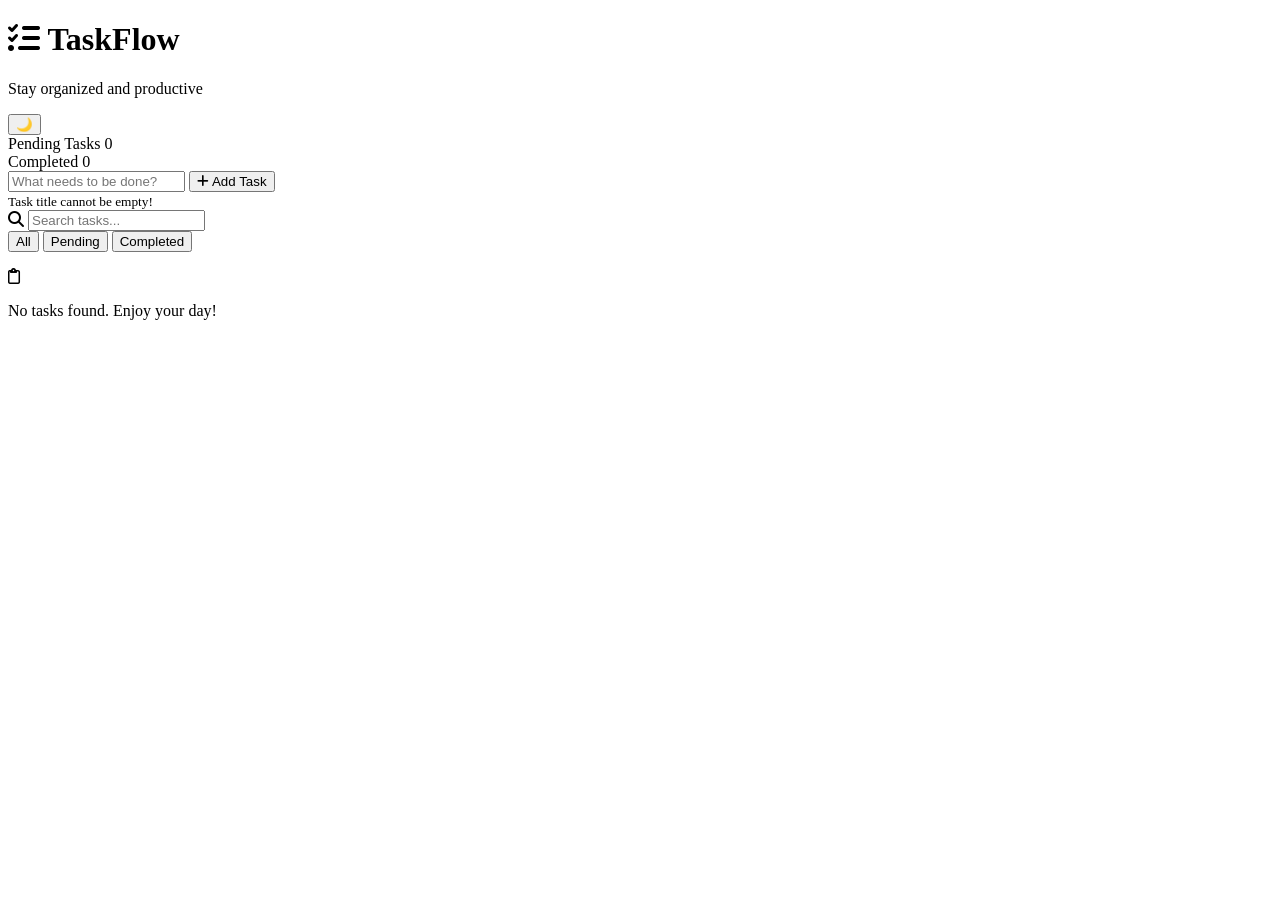
==== task2/index.html @ 7ff9b78e "Create index.html" ====
<!DOCTYPE html>
<html lang="en">
<head>
  <meta charset="UTF-8">
  <meta name="viewport" content="width=device-width, initial-scale=1.0">
  <title>Task Flow | To-Do List</title>
  
  <!-- Fonts & Icons -->
  <link rel="preconnect" href="https://fonts.googleapis.com">
  <link rel="preconnect" href="https://fonts.gstatic.com" crossorigin>
  <link href="https://fonts.googleapis.com/css2?family=Plus+Jakarta+Sans:wght@400;500;600;700&display=swap" rel="stylesheet">
  <link rel="stylesheet" href="https://cdnjs.cloudflare.com/ajax/libs/font-awesome/6.4.0/css/all.min.css">
  
  <link rel="stylesheet" href="style.css">
</head>
<body>

  <div class="app-container">
    <!-- Header -->
    <header class="app-header">
      <div class="header-title">
        <h1><i class="fa-solid fa-list-check"></i> TaskFlow</h1>
        <p>Stay organized and productive</p>
      </div>
      <button id="themeToggle" class="btn-theme" title="Toggle Dark/Light Mode">
        <!--i class="fa-solid fa-moon"></i-->
        <span id="themeIcon">🌙</span>
      </button>
    </header>

    <!-- Task Counters -->
    <div class="stats-container">
      <div class="stat-card">
        <span class="stat-label">Pending Tasks</span>
        <span id="pendingCount" class="stat-value">0</span>
      </div>
      <div class="stat-card">
        <span class="stat-label">Completed</span>
        <span id="completedCount" class="stat-value text-success">0</span>
      </div>
    </div>

    <!-- Input Form -->
    <form id="taskForm" class="task-form">
      <div class="input-group">
        <input type="text" id="taskInput" placeholder="What needs to be done?" autocomplete="off">
        <button type="submit" class="btn-add"><i class="fa-solid fa-plus"></i> Add Task</button>
      </div>
      <small id="inputError" class="error-msg">Task title cannot be empty!</small>
    </form>

    <!-- Search & Filters -->
    <div class="controls-container">
      <div class="search-box">
        <i class="fa-solid fa-magnifying-glass search-icon"></i>
        <input type="text" id="searchInput" placeholder="Search tasks...">
      </div>

      <div class="filter-tabs">
        <button class="filter-btn active" data-filter="all">All</button>
        <button class="filter-btn" data-filter="pending">Pending</button>
        <button class="filter-btn" data-filter="completed">Completed</button>
      </div>
    </div>

    <!-- Task List -->
    <ul id="taskList" class="task-list"></ul>
    
    <div id="emptyState" class="empty-state">
      <i class="fa-regular fa-clipboard"></i>
      <p>No tasks found. Enjoy your day!</p>
    </div>
  </div>

  <script src="script1.js"></script>
</body>
</html>
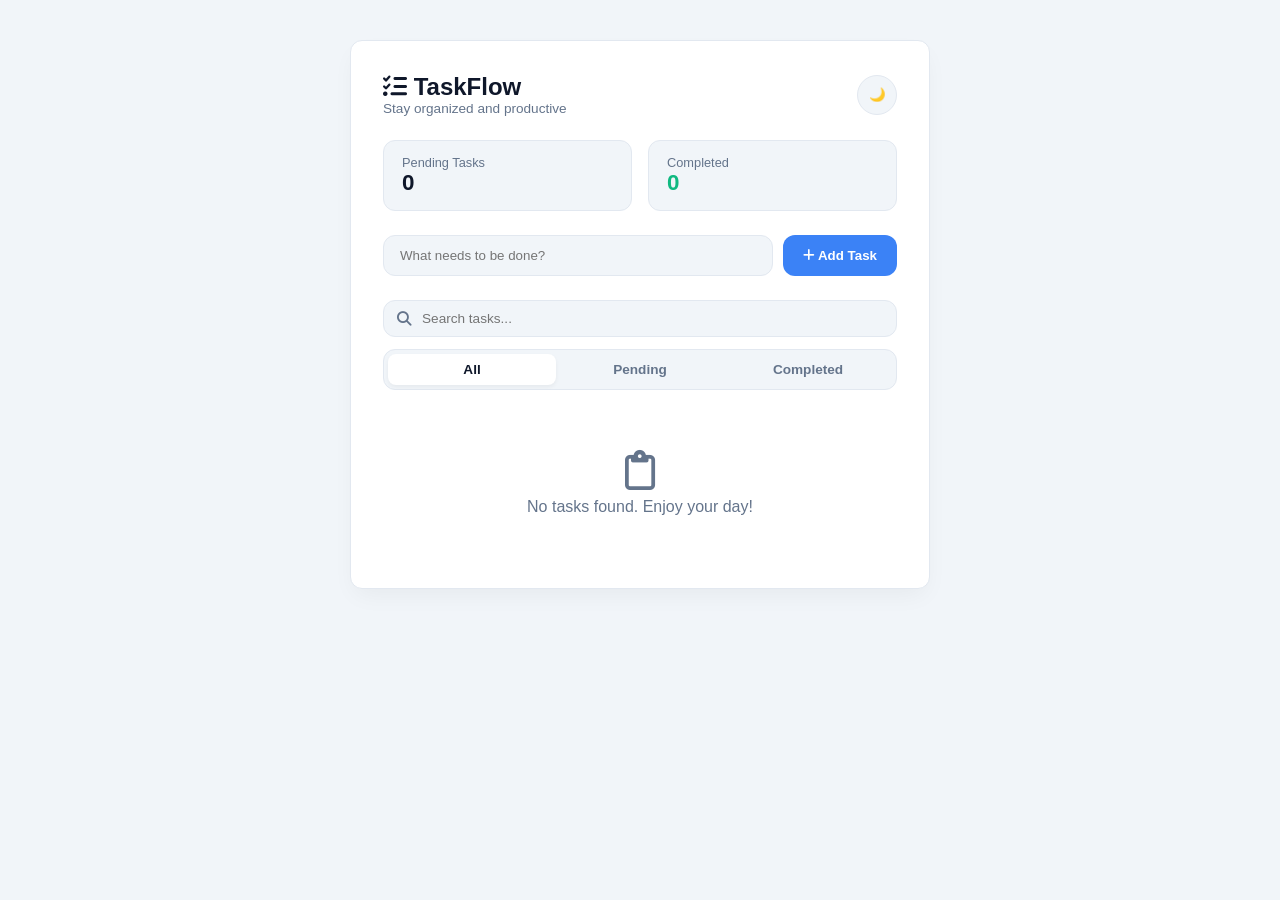
==== commit 58295b85: "Update index.html" ====
--- a/task2/index.html
+++ b/task2/index.html
@@ -72,6 +72,6 @@
     </div>
   </div>
 
-  <script src="script1.js"></script>
+  <script src="script.js"></script>
 </body>
 </html>
--- a/task2/style.css
+++ b/task2/style.css
@@ -0,0 +1,322 @@
+:root {
+  --bg-color: #f1f5f9;
+  --card-bg: #ffffff;
+  --text-main: #0f172a;
+  --text-muted: #64748b;
+  --border-color: #e2e8f0;
+  --primary: #3b82f6;
+  --primary-hover: #2563eb;
+  --success: #10b981;
+  --danger: #ef4444;
+  --shadow: 0 10px 25px -5px rgba(0, 0, 0, 0.05);
+  --radius: 12px;
+  --transition: all 0.25s ease;
+}
+
+/* Dark Theme Variables */
+body.dark-mode {
+  --bg-color: #0f172a;
+  --card-bg: #1e293b;
+  --text-main: #f8fafc;
+  --text-muted: #94a3b8;
+  --border-color: #334155;
+  --shadow: 0 10px 25px -5px rgba(0, 0, 0, 0.3);
+}
+
+* {
+  margin: 0;
+  padding: 0;
+  box-sizing: border-box;
+}
+
+body {
+  font-family: 'Plus Jakarta Sans', sans-serif;
+  background-color: var(--bg-color);
+  color: var(--text-main);
+  min-height: 100vh;
+  display: flex;
+  justify-content: center;
+  align-items: flex-start;
+  padding: 40px 16px;
+  transition: var(--transition);
+}
+
+.app-container {
+  width: 100%;
+  max-width: 580px;
+  background: var(--card-bg);
+  border-radius: var(--radius);
+  padding: 32px;
+  box-shadow: var(--shadow);
+  border: 1px solid var(--border-color);
+  transition: var(--transition);
+}
+
+/* Header */
+.app-header {
+  display: flex;
+  justify-content: space-between;
+  align-items: center;
+  margin-bottom: 24px;
+}
+
+.header-title h1 {
+  font-size: 1.5rem;
+  font-weight: 700;
+  color: var(--text-main);
+}
+
+.header-title p {
+  font-size: 0.85rem;
+  color: var(--text-muted);
+}
+
+.btn-theme {
+  background: var(--bg-color);
+  color: var(--text-main);
+  border: 1px solid var(--border-color);
+  width: 40px;
+  height: 40px;
+  border-radius: 50%;
+  cursor: pointer;
+  display: flex;
+  align-items: center;
+  justify-content: center;
+  transition: var(--transition);
+}
+
+.btn-theme:hover {
+  transform: rotate(15deg);
+}
+
+/* Counters */
+.stats-container {
+  display: grid;
+  grid-template-columns: 1fr 1fr;
+  gap: 16px;
+  margin-bottom: 24px;
+}
+
+.stat-card {
+  background: var(--bg-color);
+  padding: 14px 18px;
+  border-radius: var(--radius);
+  display: flex;
+  flex-direction: column;
+  border: 1px solid var(--border-color);
+}
+
+.stat-label {
+  font-size: 0.8rem;
+  color: var(--text-muted);
+  font-weight: 500;
+}
+
+.stat-value {
+  font-size: 1.4rem;
+  font-weight: 700;
+}
+
+.text-success {
+  color: var(--success);
+}
+
+/* Input Form */
+.task-form {
+  margin-bottom: 24px;
+}
+
+.input-group {
+  display: flex;
+  gap: 10px;
+}
+
+.input-group input {
+  flex: 1;
+  padding: 12px 16px;
+  border: 1px solid var(--border-color);
+  border-radius: var(--radius);
+  background: var(--bg-color);
+  color: var(--text-main);
+  outline: none;
+  font-family: inherit;
+}
+
+.input-group input:focus {
+  border-color: var(--primary);
+}
+
+.btn-add {
+  background: var(--primary);
+  color: #fff;
+  border: none;
+  padding: 12px 20px;
+  border-radius: var(--radius);
+  font-weight: 600;
+  cursor: pointer;
+  transition: var(--transition);
+}
+
+.btn-add:hover {
+  background: var(--primary-hover);
+}
+
+.error-msg {
+  color: var(--danger);
+  font-size: 0.8rem;
+  display: none;
+  margin-top: 6px;
+}
+
+/* Controls (Search & Filters) */
+.controls-container {
+  display: flex;
+  flex-direction: column;
+  gap: 12px;
+  margin-bottom: 20px;
+}
+
+.search-box {
+  position: relative;
+}
+
+.search-icon {
+  position: absolute;
+  left: 14px;
+  top: 50%;
+  transform: translateY(-50%);
+  color: var(--text-muted);
+  font-size: 0.9rem;
+}
+
+.search-box input {
+  width: 100%;
+  padding: 10px 12px 10px 38px;
+  border: 1px solid var(--border-color);
+  border-radius: var(--radius);
+  background: var(--bg-color);
+  color: var(--text-main);
+  outline: none;
+  font-size: 0.85rem;
+}
+
+.filter-tabs {
+  display: flex;
+  background: var(--bg-color);
+  padding: 4px;
+  border-radius: var(--radius);
+  border: 1px solid var(--border-color);
+}
+
+.filter-btn {
+  flex: 1;
+  background: none;
+  border: none;
+  padding: 8px;
+  font-size: 0.85rem;
+  font-weight: 600;
+  color: var(--text-muted);
+  cursor: pointer;
+  border-radius: 8px;
+  transition: var(--transition);
+}
+
+.filter-btn.active {
+  background: var(--card-bg);
+  color: var(--text-main);
+  box-shadow: 0 2px 4px rgba(0,0,0,0.05);
+}
+
+/* Task List */
+.task-list {
+  list-style: none;
+  display: flex;
+  flex-direction: column;
+  gap: 10px;
+}
+
+.task-item {
+  display: flex;
+  align-items: center;
+  justify-content: space-between;
+  padding: 12px 16px;
+  background: var(--bg-color);
+  border-radius: var(--radius);
+  border: 1px solid var(--border-color);
+  gap: 12px;
+  transition: var(--transition);
+}
+
+.task-content {
+  display: flex;
+  align-items: center;
+  gap: 12px;
+  flex: 1;
+}
+
+.checkbox {
+  width: 20px;
+  height: 20px;
+  border-radius: 6px;
+  border: 2px solid var(--text-muted);
+  cursor: pointer;
+  display: flex;
+  align-items: center;
+  justify-content: center;
+  font-size: 0.75rem;
+  color: transparent;
+  transition: var(--transition);
+}
+
+.task-item.completed .checkbox {
+  background: var(--success);
+  border-color: var(--success);
+  color: #fff;
+}
+
+.task-text {
+  font-size: 0.95rem;
+  word-break: break-all;
+}
+
+.task-item.completed .task-text {
+  text-decoration: line-through;
+  color: var(--text-muted);
+}
+
+.task-actions {
+  display: flex;
+  gap: 6px;
+}
+
+.action-btn {
+  background: none;
+  border: none;
+  color: var(--text-muted);
+  width: 32px;
+  height: 32px;
+  border-radius: 6px;
+  cursor: pointer;
+  transition: var(--transition);
+}
+
+.action-btn:hover {
+  background: var(--card-bg);
+  color: var(--text-main);
+}
+
+.action-btn.delete:hover {
+  color: var(--danger);
+}
+
+.empty-state {
+  text-align: center;
+  padding: 40px 0;
+  color: var(--text-muted);
+  display: none;
+}
+
+.empty-state i {
+  font-size: 2.5rem;
+  margin-bottom: 8px;
+}
